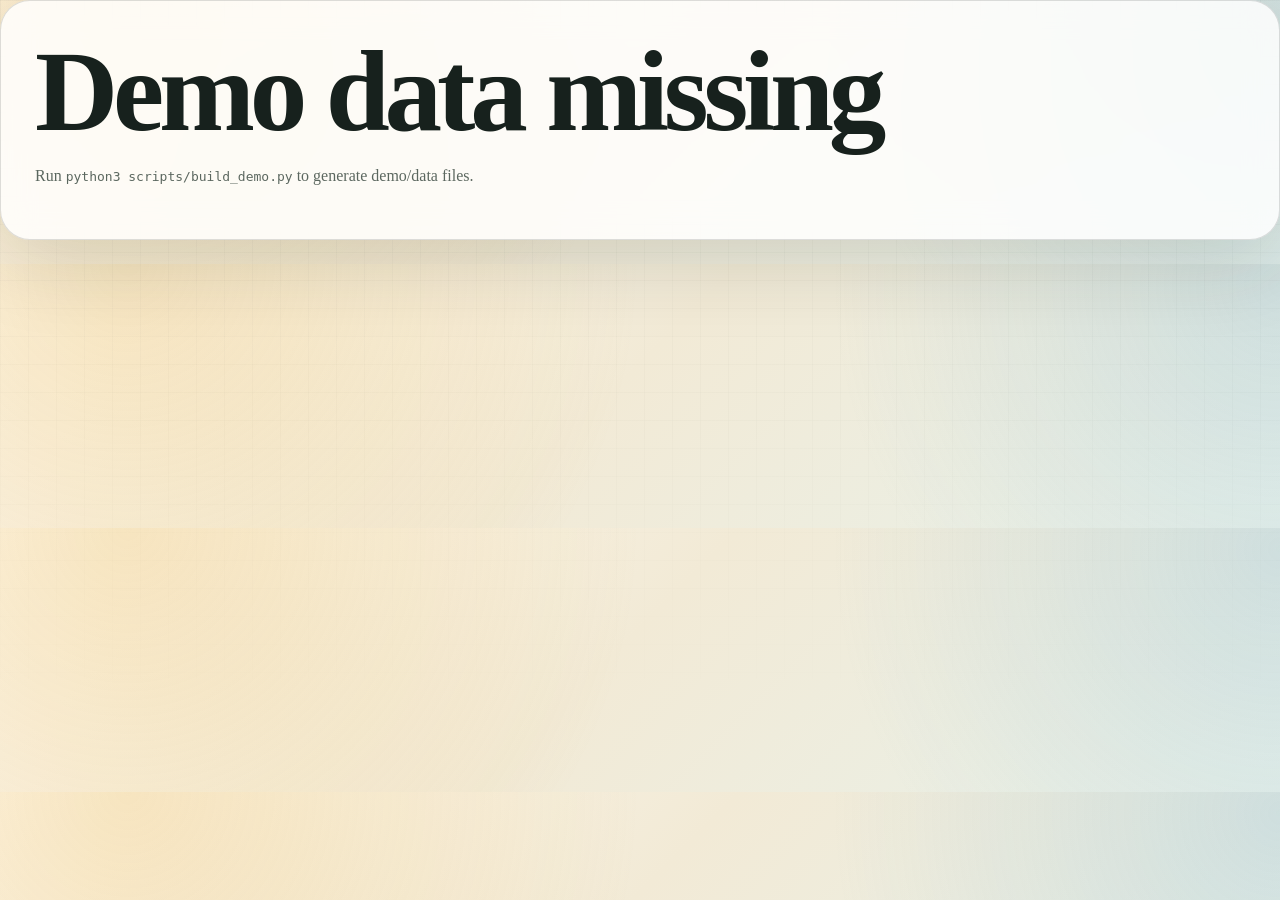
==== demo/index.html @ 4cbed744 "Add GitHub Pages demo" ====
<!doctype html>
<html lang="en">
<head>
  <meta charset="utf-8">
  <meta name="viewport" content="width=device-width, initial-scale=1">
  <title>Discharge Delay Flags Demo</title>
  <meta name="description" content="A clean GitHub Pages demo showing how synthetic hospital flow data becomes a small, actionable discharge-delay worklist.">
  <link rel="stylesheet" href="assets/demo.css">
</head>
<body>
  <header class="hero">
    <nav class="nav" aria-label="Demo navigation">
      <a href="../README.md" class="brand">Discharge Delay Flags</a>
      <a href="../docs/METRICS_AND_SIGNALS.md">Metric definitions</a>
      <a href="../sample_data/README.md">Synthetic data</a>
      <a href="https://github.com/AndrewMichael2020/discharge-delay-flags">GitHub</a>
    </nav>
    <section class="hero-grid">
      <div>
        <p class="eyebrow">Synthetic hospital operations demo</p>
        <h1>Find the few discharge-delay signals that deserve attention today.</h1>
        <p class="lede">This page turns 90 days of synthetic hospital-flow data into a small management agenda: what is delayed, how much it matters, where to look first, and what action is suggested.</p>
        <div class="hero-actions">
          <a href="#dashboard" class="button primary">Open the demo dashboard</a>
          <a href="#story" class="button ghost">See the case story</a>
        </div>
      </div>
      <aside class="hero-card">
        <span class="badge">No PHI</span>
        <h2>One large synthetic hospital</h2>
        <p>Raw encounter-level evidence is compressed into a few shift-level signals so leaders can act without mistaking normal friction for a crisis.</p>
      </aside>
    </section>
  </header>

  <main id="dashboard">
    <section class="panel intro-panel">
      <div>
        <p class="eyebrow">Choose a case</p>
        <h2>Three scenarios, one operating question</h2>
        <p>Each scenario uses the same demo structure. The balanced case is the default public story; the two stress cases show how the sentinel behaves when diagnostics access or weekend flow dominates.</p>
      </div>
      <div class="scenario-tabs" id="scenarioTabs" role="tablist" aria-label="Scenario selector"></div>
    </section>

    <section class="kpi-grid" id="kpiGrid" aria-label="Executive KPI cards"></section>

    <section id="story" class="story panel">
      <div>
        <p class="eyebrow">How to read this</p>
        <h2>From thousands of rows to a short shift huddle</h2>
      </div>
      <ol class="steps">
        <li><strong>Detect:</strong> flag stays that cross robust delay thresholds, post-ready caps, or control-chart limits.</li>
        <li><strong>Explain:</strong> attribute a likely operational delay reason such as transport, home care, diagnostics, or weekend flow.</li>
        <li><strong>Compress:</strong> group patient-level evidence into a small number of management signals per shift.</li>
        <li><strong>Act:</strong> produce a CSV-friendly worklist with owner, evidence, and recommended next step.</li>
      </ol>
    </section>

    <section class="grid-two">
      <article class="panel chart-panel">
        <div class="section-heading">
          <div>
            <p class="eyebrow">Where should we look first?</p>
            <h2>Delay reasons by recoverable bed-hours</h2>
          </div>
          <p class="hint">Impact-ranked, not volume-ranked.</p>
        </div>
        <div id="reasonChart" class="bar-chart" aria-label="Delay reason chart"></div>
      </article>

      <article class="panel chart-panel">
        <div class="section-heading">
          <div>
            <p class="eyebrow">Is this normal noise?</p>
            <h2>Control-chart view</h2>
          </div>
          <p class="hint">Dots above the red line deserve review.</p>
        </div>
        <svg id="controlChart" class="line-chart" role="img" aria-label="Daily out-of-bounds signal rate control chart"></svg>
      </article>
    </section>

    <section class="panel">
      <div class="section-heading">
        <div>
          <p class="eyebrow">Shift huddle view</p>
          <h2>Management signal groups</h2>
        </div>
        <p class="hint">Limited to the highest-priority groups for the selected scenario.</p>
      </div>
      <div class="table-wrap"><table id="worklistTable"></table></div>
    </section>

    <section class="panel">
      <div class="section-heading">
        <div>
          <p class="eyebrow">What action is suggested?</p>
          <h2>Example action worklist</h2>
        </div>
        <p class="hint">Dashboard-ready CSV rows for review and adoption tracking.</p>
      </div>
      <div class="table-wrap"><table id="actionTable"></table></div>
    </section>

    <section class="panel glossary">
      <div>
        <p class="eyebrow">Metric glossary</p>
        <h2>Plain-language definitions</h2>
        <p>These are operational KPIs and review prompts, not staff performance ratings or clinical quality judgements. Full formulas live in <a href="../docs/METRICS_AND_SIGNALS.md">docs/METRICS_AND_SIGNALS.md</a>.</p>
      </div>
      <div id="glossaryGrid" class="glossary-grid"></div>
    </section>
  </main>

  <footer class="footer">
    <p><strong>Source:</strong> curated synthetic data from <code>sample_data/</code>. No real patients, no PHI, no EHR connection.</p>
    <p>Designed for a GitHub Pages product demo. The production pathway is dashboard plus CSV first; idempotent integration can come later.</p>
  </footer>

  <script src="data/demo_bundle.js"></script>
  <script src="assets/demo.js"></script>
</body>
</html>
---- demo/assets/demo.css ----
:root {
  --ink: #17211d;
  --muted: #5b675f;
  --paper: #fffaf0;
  --panel: rgba(255, 255, 255, 0.82);
  --line: rgba(23, 33, 29, 0.14);
  --fern: #1f6f57;
  --fern-dark: #134a3b;
  --gold: #e4a933;
  --coral: #d95d39;
  --sky: #6ba6c9;
  --shadow: 0 24px 80px rgba(23, 33, 29, 0.14);
}

* { box-sizing: border-box; }
html { scroll-behavior: smooth; }
body {
  margin: 0;
  color: var(--ink);
  font-family: Georgia, "Times New Roman", serif;
  background:
    radial-gradient(circle at 10% 0%, rgba(228, 169, 51, 0.24), transparent 32rem),
    radial-gradient(circle at 100% 8%, rgba(107, 166, 201, 0.22), transparent 28rem),
    linear-gradient(135deg, #fffaf0 0%, #f2ead6 48%, #e8f1ea 100%);
}

body::before {
  content: "";
  position: fixed;
  inset: 0;
  pointer-events: none;
  background-image: linear-gradient(rgba(23, 33, 29, 0.035) 1px, transparent 1px), linear-gradient(90deg, rgba(23, 33, 29, 0.035) 1px, transparent 1px);
  background-size: 28px 28px;
  mask-image: linear-gradient(to bottom, black, transparent 80%);
}

.hero, main, .footer { position: relative; z-index: 1; }
.hero { padding: 28px min(5vw, 72px) 52px; }
.nav {
  display: flex;
  align-items: center;
  gap: 18px;
  padding: 12px 0 46px;
  font-family: "Avenir Next", "Trebuchet MS", sans-serif;
  flex-wrap: wrap;
}
.nav a { color: var(--fern-dark); text-decoration: none; font-weight: 700; }
.nav .brand { margin-right: auto; color: var(--ink); font-size: 1.05rem; letter-spacing: 0.02em; }
.hero-grid {
  display: grid;
  grid-template-columns: minmax(0, 1.25fr) minmax(280px, 0.75fr);
  gap: 32px;
  align-items: stretch;
}
.eyebrow {
  margin: 0 0 10px;
  color: var(--coral);
  font-family: "Avenir Next", "Trebuchet MS", sans-serif;
  font-size: 0.75rem;
  font-weight: 800;
  letter-spacing: 0.16em;
  text-transform: uppercase;
}
h1, h2, h3 { margin: 0; line-height: 0.98; letter-spacing: -0.045em; }
h1 { max-width: 980px; font-size: clamp(3.3rem, 9vw, 8.6rem); }
h2 { font-size: clamp(1.8rem, 4vw, 3.4rem); }
h3 { font-size: 1.35rem; }
.lede {
  max-width: 760px;
  color: var(--muted);
  font-size: clamp(1.08rem, 2vw, 1.45rem);
  line-height: 1.55;
}
.hero-actions { display: flex; gap: 14px; flex-wrap: wrap; margin-top: 28px; }
.button {
  display: inline-flex;
  align-items: center;
  justify-content: center;
  min-height: 48px;
  padding: 0 20px;
  border-radius: 999px;
  border: 1px solid var(--line);
  font-family: "Avenir Next", "Trebuchet MS", sans-serif;
  font-weight: 800;
  text-decoration: none;
}
.button.primary { background: var(--fern); color: white; box-shadow: 0 12px 28px rgba(31, 111, 87, 0.24); }
.button.ghost { color: var(--fern-dark); background: rgba(255, 255, 255, 0.55); }
.hero-card, .panel {
  background: var(--panel);
  border: 1px solid var(--line);
  border-radius: 30px;
  box-shadow: var(--shadow);
  backdrop-filter: blur(16px);
}
.hero-card { padding: 28px; display: flex; flex-direction: column; justify-content: flex-end; min-height: 360px; }
.hero-card p, .panel p, li { color: var(--muted); line-height: 1.55; }
.badge {
  width: max-content;
  padding: 8px 12px;
  border-radius: 999px;
  color: var(--fern-dark);
  background: rgba(228, 169, 51, 0.22);
  font-family: "Avenir Next", "Trebuchet MS", sans-serif;
  font-weight: 800;
}
main { padding: 0 min(5vw, 72px) 56px; }
.panel { padding: clamp(22px, 3vw, 34px); margin-bottom: 24px; }
.intro-panel, .section-heading { display: flex; align-items: end; justify-content: space-between; gap: 24px; }
.scenario-tabs { display: flex; gap: 10px; flex-wrap: wrap; justify-content: flex-end; }
.scenario-tab {
  border: 1px solid var(--line);
  background: white;
  color: var(--fern-dark);
  border-radius: 999px;
  padding: 12px 16px;
  cursor: pointer;
  font-family: "Avenir Next", "Trebuchet MS", sans-serif;
  font-weight: 800;
}
.scenario-tab.active { color: white; background: var(--fern); }
.kpi-grid {
  display: grid;
  grid-template-columns: repeat(6, minmax(0, 1fr));
  gap: 14px;
  margin-bottom: 24px;
}
.kpi-card {
  padding: 20px;
  min-height: 150px;
  background: rgba(255, 255, 255, 0.72);
  border: 1px solid var(--line);
  border-radius: 24px;
}
.kpi-value { display: block; font-size: clamp(1.65rem, 3.5vw, 3.2rem); font-weight: 900; letter-spacing: -0.055em; }
.kpi-label { display: block; margin-top: 8px; color: var(--muted); font-family: "Avenir Next", "Trebuchet MS", sans-serif; font-weight: 800; font-size: 0.86rem; }
.story .steps { display: grid; grid-template-columns: repeat(4, minmax(0, 1fr)); gap: 14px; padding: 0; margin: 24px 0 0; list-style: none; }
.steps li { padding: 18px; border-radius: 20px; background: rgba(31, 111, 87, 0.08); }
.grid-two { display: grid; grid-template-columns: minmax(0, 1.1fr) minmax(0, 0.9fr); gap: 24px; }
.hint { margin: 0; font-family: "Avenir Next", "Trebuchet MS", sans-serif; font-size: 0.92rem; }
.bar-chart { display: grid; gap: 12px; margin-top: 24px; }
.bar-row { display: grid; grid-template-columns: minmax(130px, 210px) 1fr 70px; gap: 12px; align-items: center; }
.bar-label { font-family: "Avenir Next", "Trebuchet MS", sans-serif; font-weight: 800; font-size: 0.9rem; }
.bar-track { height: 18px; background: rgba(31, 111, 87, 0.1); border-radius: 999px; overflow: hidden; }
.bar-fill { height: 100%; border-radius: inherit; background: linear-gradient(90deg, var(--fern), var(--gold)); }
.bar-value { color: var(--muted); text-align: right; font-family: "Avenir Next", "Trebuchet MS", sans-serif; font-size: 0.86rem; }
.line-chart { width: 100%; min-height: 340px; margin-top: 10px; }
.table-wrap { overflow-x: auto; margin-top: 20px; border-radius: 20px; border: 1px solid var(--line); }
table { width: 100%; border-collapse: collapse; min-width: 860px; background: rgba(255, 255, 255, 0.68); }
th, td { padding: 13px 14px; border-bottom: 1px solid var(--line); text-align: left; vertical-align: top; }
th { color: var(--fern-dark); font-family: "Avenir Next", "Trebuchet MS", sans-serif; font-size: 0.78rem; letter-spacing: 0.08em; text-transform: uppercase; }
td { color: var(--muted); font-size: 0.96rem; }
.glossary-grid { display: grid; grid-template-columns: repeat(5, minmax(0, 1fr)); gap: 12px; margin-top: 22px; }
.glossary-card { padding: 18px; border-radius: 20px; background: rgba(255, 255, 255, 0.64); border: 1px solid var(--line); }
.glossary-card strong { display: block; margin-bottom: 8px; }
.footer { padding: 34px min(5vw, 72px) 54px; color: var(--muted); font-family: "Avenir Next", "Trebuchet MS", sans-serif; }
.footer code { color: var(--ink); }

@media (max-width: 980px) {
  .hero-grid, .grid-two, .intro-panel { grid-template-columns: 1fr; display: grid; }
  .kpi-grid { grid-template-columns: repeat(2, minmax(0, 1fr)); }
  .story .steps, .glossary-grid { grid-template-columns: 1fr 1fr; }
  .scenario-tabs { justify-content: flex-start; }
}

@media (max-width: 620px) {
  .hero { padding-top: 18px; }
  h1 { font-size: clamp(3rem, 17vw, 4.6rem); }
  .kpi-grid, .story .steps, .glossary-grid { grid-template-columns: 1fr; }
  .bar-row { grid-template-columns: 1fr; gap: 6px; }
  .bar-value { text-align: left; }
}
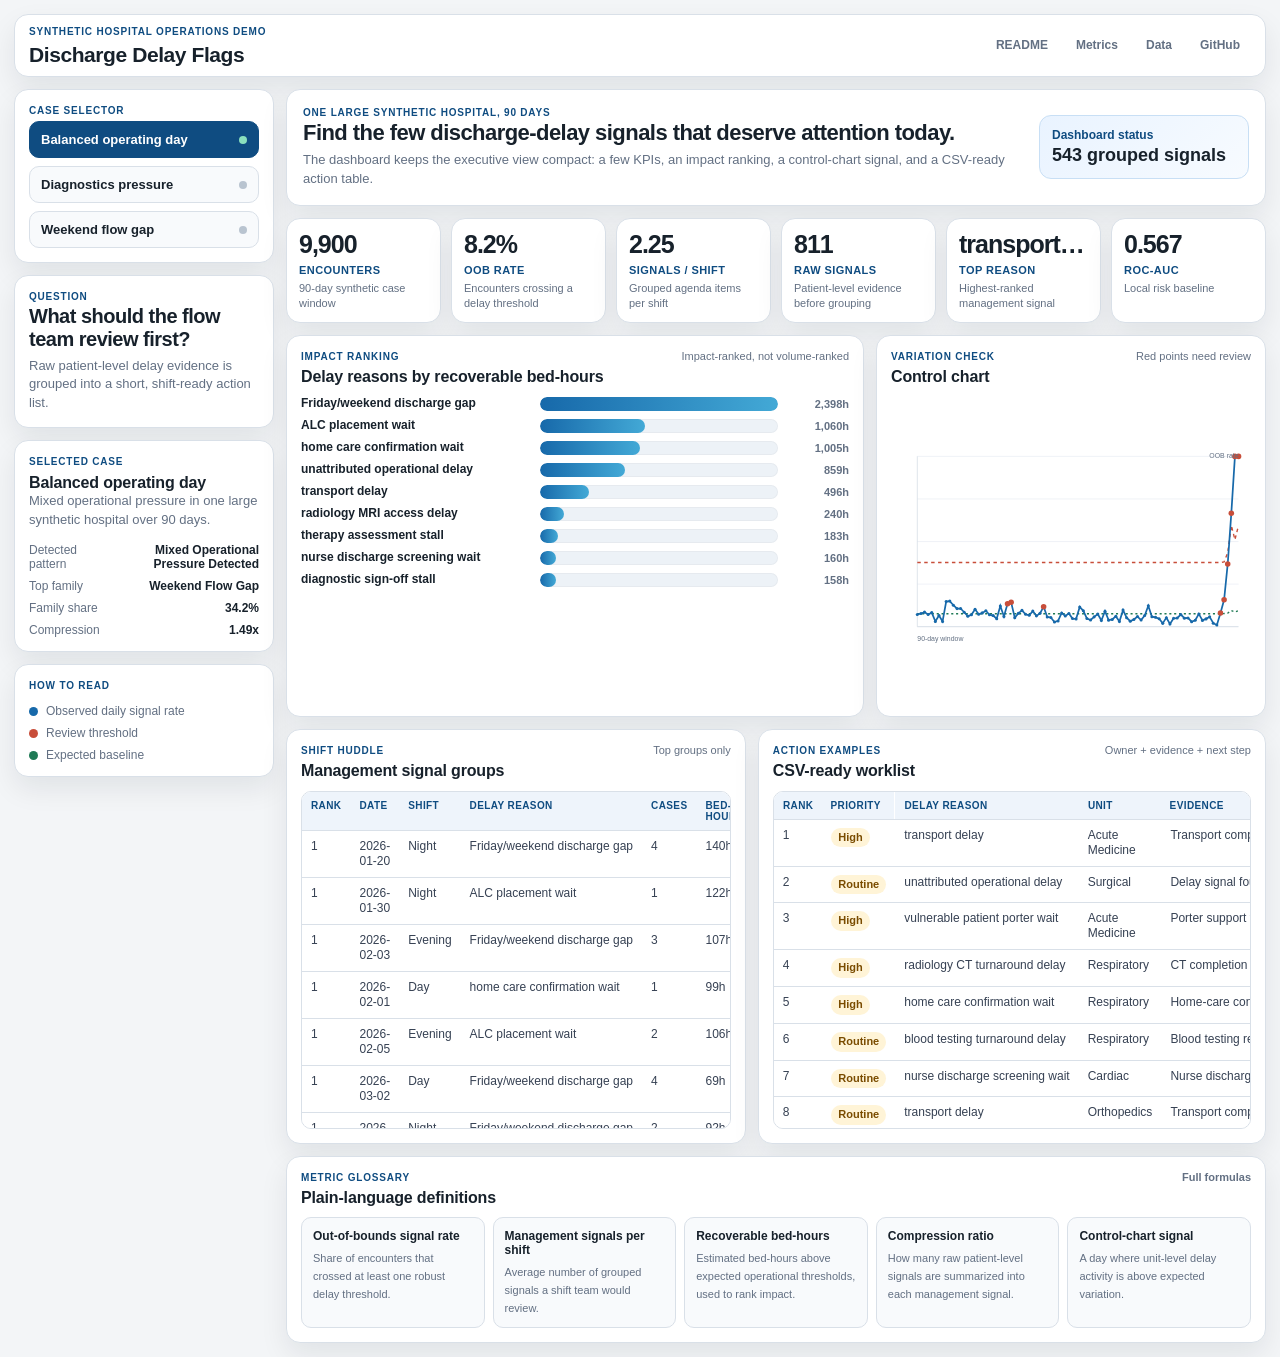
==== commit 6cc9a3fe: "Redesign demo as compact dashboard" ====
--- a/demo/index.html
+++ b/demo/index.html
@@ -4,120 +4,120 @@
   <meta charset="utf-8">
   <meta name="viewport" content="width=device-width, initial-scale=1">
   <title>Discharge Delay Flags Demo</title>
-  <meta name="description" content="A clean GitHub Pages demo showing how synthetic hospital flow data becomes a small, actionable discharge-delay worklist.">
+  <meta name="description" content="A compact GitHub Pages dashboard showing how synthetic hospital flow data becomes an actionable discharge-delay worklist.">
   <link rel="stylesheet" href="assets/demo.css">
 </head>
 <body>
-  <header class="hero">
-    <nav class="nav" aria-label="Demo navigation">
-      <a href="../README.md" class="brand">Discharge Delay Flags</a>
-      <a href="../docs/METRICS_AND_SIGNALS.md">Metric definitions</a>
-      <a href="../sample_data/README.md">Synthetic data</a>
-      <a href="https://github.com/AndrewMichael2020/discharge-delay-flags">GitHub</a>
-    </nav>
-    <section class="hero-grid">
+  <div class="app-shell">
+    <header class="topbar">
       <div>
-        <p class="eyebrow">Synthetic hospital operations demo</p>
-        <h1>Find the few discharge-delay signals that deserve attention today.</h1>
-        <p class="lede">This page turns 90 days of synthetic hospital-flow data into a small management agenda: what is delayed, how much it matters, where to look first, and what action is suggested.</p>
-        <div class="hero-actions">
-          <a href="#dashboard" class="button primary">Open the demo dashboard</a>
-          <a href="#story" class="button ghost">See the case story</a>
-        </div>
+        <p class="app-kicker">Synthetic hospital operations demo</p>
+        <h1>Discharge Delay Flags</h1>
       </div>
-      <aside class="hero-card">
-        <span class="badge">No PHI</span>
-        <h2>One large synthetic hospital</h2>
-        <p>Raw encounter-level evidence is compressed into a few shift-level signals so leaders can act without mistaking normal friction for a crisis.</p>
+      <nav class="topnav" aria-label="Demo navigation">
+        <a href="../README.md">README</a>
+        <a href="../docs/METRICS_AND_SIGNALS.md">Metrics</a>
+        <a href="../sample_data/README.md">Data</a>
+        <a href="https://github.com/AndrewMichael2020/discharge-delay-flags">GitHub</a>
+      </nav>
+    </header>
+
+    <main class="dashboard-layout">
+      <aside class="sidebar" aria-label="Dashboard filters and case notes">
+        <section class="side-card">
+          <p class="eyebrow">Case selector</p>
+          <div class="scenario-tabs" id="scenarioTabs" role="tablist" aria-label="Scenario selector"></div>
+        </section>
+
+        <section class="side-card compact-copy">
+          <p class="eyebrow">Question</p>
+          <h2>What should the flow team review first?</h2>
+          <p>Raw patient-level delay evidence is grouped into a short, shift-ready action list.</p>
+        </section>
+
+        <section class="side-card" id="scenarioSummary"></section>
+
+        <section class="side-card legend-card">
+          <p class="eyebrow">How to read</p>
+          <div class="legend-item"><span class="dot blue"></span>Observed daily signal rate</div>
+          <div class="legend-item"><span class="dot red"></span>Review threshold</div>
+          <div class="legend-item"><span class="dot green"></span>Expected baseline</div>
+        </section>
       </aside>
-    </section>
-  </header>
 
-  <main id="dashboard">
-    <section class="panel intro-panel">
-      <div>
-        <p class="eyebrow">Choose a case</p>
-        <h2>Three scenarios, one operating question</h2>
-        <p>Each scenario uses the same demo structure. The balanced case is the default public story; the two stress cases show how the sentinel behaves when diagnostics access or weekend flow dominates.</p>
-      </div>
-      <div class="scenario-tabs" id="scenarioTabs" role="tablist" aria-label="Scenario selector"></div>
-    </section>
+      <section class="content">
+        <section class="hero-strip panel">
+          <div>
+            <p class="eyebrow">One large synthetic hospital, 90 days</p>
+            <h2>Find the few discharge-delay signals that deserve attention today.</h2>
+            <p>The dashboard keeps the executive view compact: a few KPIs, an impact ranking, a control-chart signal, and a CSV-ready action table.</p>
+          </div>
+          <div class="status-pill" id="statusPill"></div>
+        </section>
 
-    <section class="kpi-grid" id="kpiGrid" aria-label="Executive KPI cards"></section>
+        <section class="kpi-grid" id="kpiGrid" aria-label="Executive KPI cards"></section>
 
-    <section id="story" class="story panel">
-      <div>
-        <p class="eyebrow">How to read this</p>
-        <h2>From thousands of rows to a short shift huddle</h2>
-      </div>
-      <ol class="steps">
-        <li><strong>Detect:</strong> flag stays that cross robust delay thresholds, post-ready caps, or control-chart limits.</li>
-        <li><strong>Explain:</strong> attribute a likely operational delay reason such as transport, home care, diagnostics, or weekend flow.</li>
-        <li><strong>Compress:</strong> group patient-level evidence into a small number of management signals per shift.</li>
-        <li><strong>Act:</strong> produce a CSV-friendly worklist with owner, evidence, and recommended next step.</li>
-      </ol>
-    </section>
+        <section class="visual-grid">
+          <article class="panel chart-tile wide">
+            <div class="tile-head">
+              <div>
+                <p class="eyebrow">Impact ranking</p>
+                <h3>Delay reasons by recoverable bed-hours</h3>
+              </div>
+              <span class="micro-note">Impact-ranked, not volume-ranked</span>
+            </div>
+            <div id="reasonChart" class="bar-chart" aria-label="Delay reason chart"></div>
+          </article>
 
-    <section class="grid-two">
-      <article class="panel chart-panel">
-        <div class="section-heading">
-          <div>
-            <p class="eyebrow">Where should we look first?</p>
-            <h2>Delay reasons by recoverable bed-hours</h2>
+          <article class="panel chart-tile">
+            <div class="tile-head">
+              <div>
+                <p class="eyebrow">Variation check</p>
+                <h3>Control chart</h3>
+              </div>
+              <span class="micro-note">Red points need review</span>
+            </div>
+            <svg id="controlChart" class="line-chart" role="img" aria-label="Daily out-of-bounds signal rate control chart"></svg>
+          </article>
+        </section>
+
+        <section class="table-grid">
+          <article class="panel table-tile">
+            <div class="tile-head">
+              <div>
+                <p class="eyebrow">Shift huddle</p>
+                <h3>Management signal groups</h3>
+              </div>
+              <span class="micro-note">Top groups only</span>
+            </div>
+            <div class="table-wrap"><table id="worklistTable"></table></div>
+          </article>
+
+          <article class="panel table-tile">
+            <div class="tile-head">
+              <div>
+                <p class="eyebrow">Action examples</p>
+                <h3>CSV-ready worklist</h3>
+              </div>
+              <span class="micro-note">Owner + evidence + next step</span>
+            </div>
+            <div class="table-wrap"><table id="actionTable"></table></div>
+          </article>
+        </section>
+
+        <section class="panel glossary-panel">
+          <div class="tile-head">
+            <div>
+              <p class="eyebrow">Metric glossary</p>
+              <h3>Plain-language definitions</h3>
+            </div>
+            <a class="small-link" href="../docs/METRICS_AND_SIGNALS.md">Full formulas</a>
           </div>
-          <p class="hint">Impact-ranked, not volume-ranked.</p>
-        </div>
-        <div id="reasonChart" class="bar-chart" aria-label="Delay reason chart"></div>
-      </article>
-
-      <article class="panel chart-panel">
-        <div class="section-heading">
-          <div>
-            <p class="eyebrow">Is this normal noise?</p>
-            <h2>Control-chart view</h2>
-          </div>
-          <p class="hint">Dots above the red line deserve review.</p>
-        </div>
-        <svg id="controlChart" class="line-chart" role="img" aria-label="Daily out-of-bounds signal rate control chart"></svg>
-      </article>
-    </section>
-
-    <section class="panel">
-      <div class="section-heading">
-        <div>
-          <p class="eyebrow">Shift huddle view</p>
-          <h2>Management signal groups</h2>
-        </div>
-        <p class="hint">Limited to the highest-priority groups for the selected scenario.</p>
-      </div>
-      <div class="table-wrap"><table id="worklistTable"></table></div>
-    </section>
-
-    <section class="panel">
-      <div class="section-heading">
-        <div>
-          <p class="eyebrow">What action is suggested?</p>
-          <h2>Example action worklist</h2>
-        </div>
-        <p class="hint">Dashboard-ready CSV rows for review and adoption tracking.</p>
-      </div>
-      <div class="table-wrap"><table id="actionTable"></table></div>
-    </section>
-
-    <section class="panel glossary">
-      <div>
-        <p class="eyebrow">Metric glossary</p>
-        <h2>Plain-language definitions</h2>
-        <p>These are operational KPIs and review prompts, not staff performance ratings or clinical quality judgements. Full formulas live in <a href="../docs/METRICS_AND_SIGNALS.md">docs/METRICS_AND_SIGNALS.md</a>.</p>
-      </div>
-      <div id="glossaryGrid" class="glossary-grid"></div>
-    </section>
-  </main>
-
-  <footer class="footer">
-    <p><strong>Source:</strong> curated synthetic data from <code>sample_data/</code>. No real patients, no PHI, no EHR connection.</p>
-    <p>Designed for a GitHub Pages product demo. The production pathway is dashboard plus CSV first; idempotent integration can come later.</p>
-  </footer>
+          <div id="glossaryGrid" class="glossary-grid"></div>
+        </section>
+      </section>
+    </main>
+  </div>
 
   <script src="data/demo_bundle.js"></script>
   <script src="assets/demo.js"></script>
--- a/demo/assets/demo.css
+++ b/demo/assets/demo.css
@@ -1,15 +1,16 @@
 :root {
-  --ink: #17211d;
-  --muted: #5b675f;
-  --paper: #fffaf0;
-  --panel: rgba(255, 255, 255, 0.82);
-  --line: rgba(23, 33, 29, 0.14);
-  --fern: #1f6f57;
-  --fern-dark: #134a3b;
-  --gold: #e4a933;
-  --coral: #d95d39;
-  --sky: #6ba6c9;
-  --shadow: 0 24px 80px rgba(23, 33, 29, 0.14);
+  --bg: #f3f5f7;
+  --surface: #ffffff;
+  --surface-2: #f8fafc;
+  --ink: #17212b;
+  --muted: #637083;
+  --line: #d9e0e8;
+  --blue: #1769aa;
+  --blue-2: #0f4c81;
+  --green: #1f7a55;
+  --amber: #d19013;
+  --red: #c84e3a;
+  --shadow: 0 12px 28px rgba(15, 23, 42, 0.08);
 }
 
 * { box-sizing: border-box; }
@@ -17,156 +18,181 @@
 body {
   margin: 0;
   color: var(--ink);
-  font-family: Georgia, "Times New Roman", serif;
-  background:
-    radial-gradient(circle at 10% 0%, rgba(228, 169, 51, 0.24), transparent 32rem),
-    radial-gradient(circle at 100% 8%, rgba(107, 166, 201, 0.22), transparent 28rem),
-    linear-gradient(135deg, #fffaf0 0%, #f2ead6 48%, #e8f1ea 100%);
+  font-family: "Aptos", "Segoe UI", "Helvetica Neue", Arial, sans-serif;
+  background: var(--bg);
 }
-
-body::before {
-  content: "";
-  position: fixed;
-  inset: 0;
-  pointer-events: none;
-  background-image: linear-gradient(rgba(23, 33, 29, 0.035) 1px, transparent 1px), linear-gradient(90deg, rgba(23, 33, 29, 0.035) 1px, transparent 1px);
-  background-size: 28px 28px;
-  mask-image: linear-gradient(to bottom, black, transparent 80%);
-}
-
-.hero, main, .footer { position: relative; z-index: 1; }
-.hero { padding: 28px min(5vw, 72px) 52px; }
-.nav {
+a { color: var(--blue-2); text-decoration: none; font-weight: 650; }
+.app-shell { max-width: 1540px; margin: 0 auto; padding: 14px; }
+.topbar {
+  min-height: 54px;
   display: flex;
   align-items: center;
-  gap: 18px;
-  padding: 12px 0 46px;
-  font-family: "Avenir Next", "Trebuchet MS", sans-serif;
-  flex-wrap: wrap;
+  justify-content: space-between;
+  gap: 16px;
+  padding: 10px 14px;
+  background: var(--surface);
+  border: 1px solid var(--line);
+  border-radius: 14px;
+  box-shadow: var(--shadow);
 }
-.nav a { color: var(--fern-dark); text-decoration: none; font-weight: 700; }
-.nav .brand { margin-right: auto; color: var(--ink); font-size: 1.05rem; letter-spacing: 0.02em; }
-.hero-grid {
-  display: grid;
-  grid-template-columns: minmax(0, 1.25fr) minmax(280px, 0.75fr);
-  gap: 32px;
-  align-items: stretch;
-}
-.eyebrow {
-  margin: 0 0 10px;
-  color: var(--coral);
-  font-family: "Avenir Next", "Trebuchet MS", sans-serif;
-  font-size: 0.75rem;
+.app-kicker, .eyebrow {
+  margin: 0 0 3px;
+  color: var(--blue-2);
+  font-size: 10px;
   font-weight: 800;
-  letter-spacing: 0.16em;
+  letter-spacing: 0.08em;
   text-transform: uppercase;
 }
-h1, h2, h3 { margin: 0; line-height: 0.98; letter-spacing: -0.045em; }
-h1 { max-width: 980px; font-size: clamp(3.3rem, 9vw, 8.6rem); }
-h2 { font-size: clamp(1.8rem, 4vw, 3.4rem); }
-h3 { font-size: 1.35rem; }
-.lede {
-  max-width: 760px;
+h1, h2, h3, p { margin-top: 0; }
+h1 { margin: 0; font-size: 21px; line-height: 1.1; letter-spacing: -0.02em; }
+h2 { margin-bottom: 6px; font-size: 22px; line-height: 1.15; letter-spacing: -0.025em; }
+h3 { margin-bottom: 0; font-size: 16px; line-height: 1.2; letter-spacing: -0.01em; }
+p { color: var(--muted); font-size: 13px; line-height: 1.45; }
+.topnav { display: flex; gap: 6px; flex-wrap: wrap; justify-content: flex-end; }
+.topnav a {
+  padding: 8px 10px;
+  border: 1px solid transparent;
+  border-radius: 9px;
   color: var(--muted);
-  font-size: clamp(1.08rem, 2vw, 1.45rem);
-  line-height: 1.55;
+  font-size: 12px;
 }
-.hero-actions { display: flex; gap: 14px; flex-wrap: wrap; margin-top: 28px; }
-.button {
-  display: inline-flex;
+.topnav a:hover { border-color: var(--line); background: var(--surface-2); color: var(--blue-2); }
+.dashboard-layout {
+  display: grid;
+  grid-template-columns: 260px minmax(0, 1fr);
+  gap: 12px;
+  margin-top: 12px;
+}
+.sidebar { display: grid; align-content: start; gap: 12px; }
+.panel, .side-card, .kpi-card {
+  background: var(--surface);
+  border: 1px solid var(--line);
+  border-radius: 14px;
+  box-shadow: var(--shadow);
+}
+.side-card { padding: 14px; }
+.compact-copy h2 { font-size: 20px; }
+.compact-copy p { margin-bottom: 0; }
+.scenario-tabs { display: grid; gap: 8px; }
+.scenario-tab {
+  width: 100%;
+  display: flex;
   align-items: center;
-  justify-content: center;
-  min-height: 48px;
-  padding: 0 20px;
-  border-radius: 999px;
+  justify-content: space-between;
+  gap: 8px;
   border: 1px solid var(--line);
-  font-family: "Avenir Next", "Trebuchet MS", sans-serif;
-  font-weight: 800;
-  text-decoration: none;
+  background: var(--surface-2);
+  color: var(--ink);
+  border-radius: 10px;
+  padding: 10px 11px;
+  cursor: pointer;
+  font: inherit;
+  font-size: 13px;
+  font-weight: 750;
+  text-align: left;
 }
-.button.primary { background: var(--fern); color: white; box-shadow: 0 12px 28px rgba(31, 111, 87, 0.24); }
-.button.ghost { color: var(--fern-dark); background: rgba(255, 255, 255, 0.55); }
-.hero-card, .panel {
-  background: var(--panel);
-  border: 1px solid var(--line);
-  border-radius: 30px;
-  box-shadow: var(--shadow);
-  backdrop-filter: blur(16px);
+.scenario-tab::after { content: ""; width: 8px; height: 8px; border-radius: 50%; background: #b9c4d0; }
+.scenario-tab.active { color: white; background: var(--blue-2); border-color: var(--blue-2); }
+.scenario-tab.active::after { background: #8be0bd; }
+.summary-list { display: grid; gap: 8px; margin: 10px 0 0; }
+.summary-row { display: flex; justify-content: space-between; gap: 10px; font-size: 12px; color: var(--muted); }
+.summary-row strong { color: var(--ink); text-align: right; }
+.legend-card { display: grid; gap: 8px; }
+.legend-item { display: flex; align-items: center; gap: 8px; color: var(--muted); font-size: 12px; }
+.dot { width: 9px; height: 9px; border-radius: 50%; display: inline-block; }
+.dot.blue { background: var(--blue); }
+.dot.red { background: var(--red); }
+.dot.green { background: var(--green); }
+.content { min-width: 0; display: grid; gap: 12px; }
+.hero-strip {
+  display: flex;
+  align-items: center;
+  justify-content: space-between;
+  gap: 18px;
+  padding: 16px;
+  min-height: 96px;
 }
-.hero-card { padding: 28px; display: flex; flex-direction: column; justify-content: flex-end; min-height: 360px; }
-.hero-card p, .panel p, li { color: var(--muted); line-height: 1.55; }
-.badge {
-  width: max-content;
-  padding: 8px 12px;
-  border-radius: 999px;
-  color: var(--fern-dark);
-  background: rgba(228, 169, 51, 0.22);
-  font-family: "Avenir Next", "Trebuchet MS", sans-serif;
-  font-weight: 800;
+.hero-strip p { max-width: 820px; margin-bottom: 0; }
+.status-pill {
+  min-width: 210px;
+  padding: 12px;
+  border-radius: 12px;
+  background: linear-gradient(135deg, #e9f3ff, #f7fbff);
+  border: 1px solid #c8dff5;
+  color: var(--blue-2);
+  font-size: 12px;
+  font-weight: 750;
 }
-main { padding: 0 min(5vw, 72px) 56px; }
-.panel { padding: clamp(22px, 3vw, 34px); margin-bottom: 24px; }
-.intro-panel, .section-heading { display: flex; align-items: end; justify-content: space-between; gap: 24px; }
-.scenario-tabs { display: flex; gap: 10px; flex-wrap: wrap; justify-content: flex-end; }
-.scenario-tab {
-  border: 1px solid var(--line);
-  background: white;
-  color: var(--fern-dark);
-  border-radius: 999px;
-  padding: 12px 16px;
-  cursor: pointer;
-  font-family: "Avenir Next", "Trebuchet MS", sans-serif;
-  font-weight: 800;
-}
-.scenario-tab.active { color: white; background: var(--fern); }
+.status-pill strong { display: block; margin-top: 3px; color: var(--ink); font-size: 18px; }
 .kpi-grid {
   display: grid;
   grid-template-columns: repeat(6, minmax(0, 1fr));
-  gap: 14px;
-  margin-bottom: 24px;
+  gap: 10px;
 }
-.kpi-card {
-  padding: 20px;
-  min-height: 150px;
-  background: rgba(255, 255, 255, 0.72);
-  border: 1px solid var(--line);
-  border-radius: 24px;
+.kpi-card { min-height: 90px; padding: 12px; }
+.kpi-value {
+  display: block;
+  color: var(--ink);
+  font-size: 25px;
+  font-weight: 800;
+  line-height: 1.05;
+  letter-spacing: -0.04em;
+  white-space: nowrap;
+  overflow: hidden;
+  text-overflow: ellipsis;
 }
-.kpi-value { display: block; font-size: clamp(1.65rem, 3.5vw, 3.2rem); font-weight: 900; letter-spacing: -0.055em; }
-.kpi-label { display: block; margin-top: 8px; color: var(--muted); font-family: "Avenir Next", "Trebuchet MS", sans-serif; font-weight: 800; font-size: 0.86rem; }
-.story .steps { display: grid; grid-template-columns: repeat(4, minmax(0, 1fr)); gap: 14px; padding: 0; margin: 24px 0 0; list-style: none; }
-.steps li { padding: 18px; border-radius: 20px; background: rgba(31, 111, 87, 0.08); }
-.grid-two { display: grid; grid-template-columns: minmax(0, 1.1fr) minmax(0, 0.9fr); gap: 24px; }
-.hint { margin: 0; font-family: "Avenir Next", "Trebuchet MS", sans-serif; font-size: 0.92rem; }
-.bar-chart { display: grid; gap: 12px; margin-top: 24px; }
-.bar-row { display: grid; grid-template-columns: minmax(130px, 210px) 1fr 70px; gap: 12px; align-items: center; }
-.bar-label { font-family: "Avenir Next", "Trebuchet MS", sans-serif; font-weight: 800; font-size: 0.9rem; }
-.bar-track { height: 18px; background: rgba(31, 111, 87, 0.1); border-radius: 999px; overflow: hidden; }
-.bar-fill { height: 100%; border-radius: inherit; background: linear-gradient(90deg, var(--fern), var(--gold)); }
-.bar-value { color: var(--muted); text-align: right; font-family: "Avenir Next", "Trebuchet MS", sans-serif; font-size: 0.86rem; }
-.line-chart { width: 100%; min-height: 340px; margin-top: 10px; }
-.table-wrap { overflow-x: auto; margin-top: 20px; border-radius: 20px; border: 1px solid var(--line); }
-table { width: 100%; border-collapse: collapse; min-width: 860px; background: rgba(255, 255, 255, 0.68); }
-th, td { padding: 13px 14px; border-bottom: 1px solid var(--line); text-align: left; vertical-align: top; }
-th { color: var(--fern-dark); font-family: "Avenir Next", "Trebuchet MS", sans-serif; font-size: 0.78rem; letter-spacing: 0.08em; text-transform: uppercase; }
-td { color: var(--muted); font-size: 0.96rem; }
-.glossary-grid { display: grid; grid-template-columns: repeat(5, minmax(0, 1fr)); gap: 12px; margin-top: 22px; }
-.glossary-card { padding: 18px; border-radius: 20px; background: rgba(255, 255, 255, 0.64); border: 1px solid var(--line); }
-.glossary-card strong { display: block; margin-bottom: 8px; }
-.footer { padding: 34px min(5vw, 72px) 54px; color: var(--muted); font-family: "Avenir Next", "Trebuchet MS", sans-serif; }
-.footer code { color: var(--ink); }
+.kpi-label { display: block; margin-top: 7px; color: var(--blue-2); font-size: 11px; font-weight: 800; text-transform: uppercase; letter-spacing: 0.04em; }
+.kpi-card p { margin: 5px 0 0; font-size: 11px; line-height: 1.3; }
+.visual-grid { display: grid; grid-template-columns: minmax(0, 1.2fr) minmax(390px, 0.8fr); gap: 12px; }
+.table-grid { display: grid; grid-template-columns: minmax(0, 0.95fr) minmax(0, 1.05fr); gap: 12px; }
+.chart-tile, .table-tile, .glossary-panel { padding: 14px; min-width: 0; }
+.chart-tile { min-height: 382px; }
+.tile-head { display: flex; align-items: start; justify-content: space-between; gap: 14px; margin-bottom: 10px; }
+.micro-note, .small-link {
+  color: var(--muted);
+  font-size: 11px;
+  white-space: nowrap;
+}
+.bar-chart { display: grid; gap: 8px; margin-top: 8px; }
+.bar-row { display: grid; grid-template-columns: minmax(150px, 230px) minmax(0, 1fr) 62px; gap: 9px; align-items: center; }
+.bar-label { color: var(--ink); font-size: 12px; font-weight: 750; line-height: 1.15; }
+.bar-track { height: 14px; background: #edf2f7; border-radius: 999px; overflow: hidden; box-shadow: inset 0 0 0 1px rgba(0,0,0,0.03); }
+.bar-fill { height: 100%; border-radius: inherit; background: linear-gradient(90deg, var(--blue), #43a9d6); }
+.bar-value { color: var(--muted); text-align: right; font-size: 11px; font-weight: 700; }
+.line-chart { width: 100%; height: 296px; display: block; }
+.table-wrap { overflow: auto; max-height: 338px; border: 1px solid var(--line); border-radius: 10px; }
+table { width: 100%; border-collapse: collapse; background: var(--surface); font-size: 12px; }
+th, td { padding: 8px 9px; border-bottom: 1px solid var(--line); text-align: left; vertical-align: top; }
+th { position: sticky; top: 0; z-index: 1; background: #eef4fb; color: var(--blue-2); font-size: 10px; letter-spacing: 0.04em; text-transform: uppercase; }
+td { color: #364153; line-height: 1.25; }
+td.truncate { max-width: 260px; overflow: hidden; text-overflow: ellipsis; white-space: nowrap; }
+.priority-pill { display: inline-block; padding: 3px 7px; border-radius: 999px; background: #fff4d7; color: #7a4c00; font-size: 11px; font-weight: 750; }
+.glossary-grid { display: grid; grid-template-columns: repeat(5, minmax(0, 1fr)); gap: 8px; }
+.glossary-card { padding: 11px; border-radius: 10px; background: var(--surface-2); border: 1px solid var(--line); }
+.glossary-card strong { display: block; margin-bottom: 5px; color: var(--ink); font-size: 12px; }
+.glossary-card span { color: var(--muted); font-size: 11px; line-height: 1.35; }
 
-@media (max-width: 980px) {
-  .hero-grid, .grid-two, .intro-panel { grid-template-columns: 1fr; display: grid; }
-  .kpi-grid { grid-template-columns: repeat(2, minmax(0, 1fr)); }
-  .story .steps, .glossary-grid { grid-template-columns: 1fr 1fr; }
-  .scenario-tabs { justify-content: flex-start; }
+@media (max-width: 1120px) {
+  .dashboard-layout { grid-template-columns: 1fr; }
+  .sidebar { grid-template-columns: repeat(2, minmax(0, 1fr)); }
+  .scenario-tabs { grid-template-columns: repeat(3, minmax(0, 1fr)); }
+  .visual-grid, .table-grid { grid-template-columns: 1fr; }
+  .kpi-grid { grid-template-columns: repeat(3, minmax(0, 1fr)); }
 }
 
-@media (max-width: 620px) {
-  .hero { padding-top: 18px; }
-  h1 { font-size: clamp(3rem, 17vw, 4.6rem); }
-  .kpi-grid, .story .steps, .glossary-grid { grid-template-columns: 1fr; }
-  .bar-row { grid-template-columns: 1fr; gap: 6px; }
-  .bar-value { text-align: left; }
+@media (max-width: 720px) {
+  .app-shell { padding: 8px; }
+  .topbar, .hero-strip { align-items: stretch; flex-direction: column; }
+  .topnav { justify-content: flex-start; }
+  .sidebar { grid-template-columns: 1fr; }
+  .scenario-tabs { grid-template-columns: 1fr; }
+  .kpi-grid, .glossary-grid { grid-template-columns: repeat(2, minmax(0, 1fr)); }
+  .bar-row { grid-template-columns: 1fr 1fr; }
+  .bar-track { grid-column: 1 / -1; }
+  .status-pill { min-width: 0; }
 }
+
+@media (max-width: 460px) {
+  .kpi-grid, .glossary-grid { grid-template-columns: 1fr; }
+  h2 { font-size: 19px; }
+}
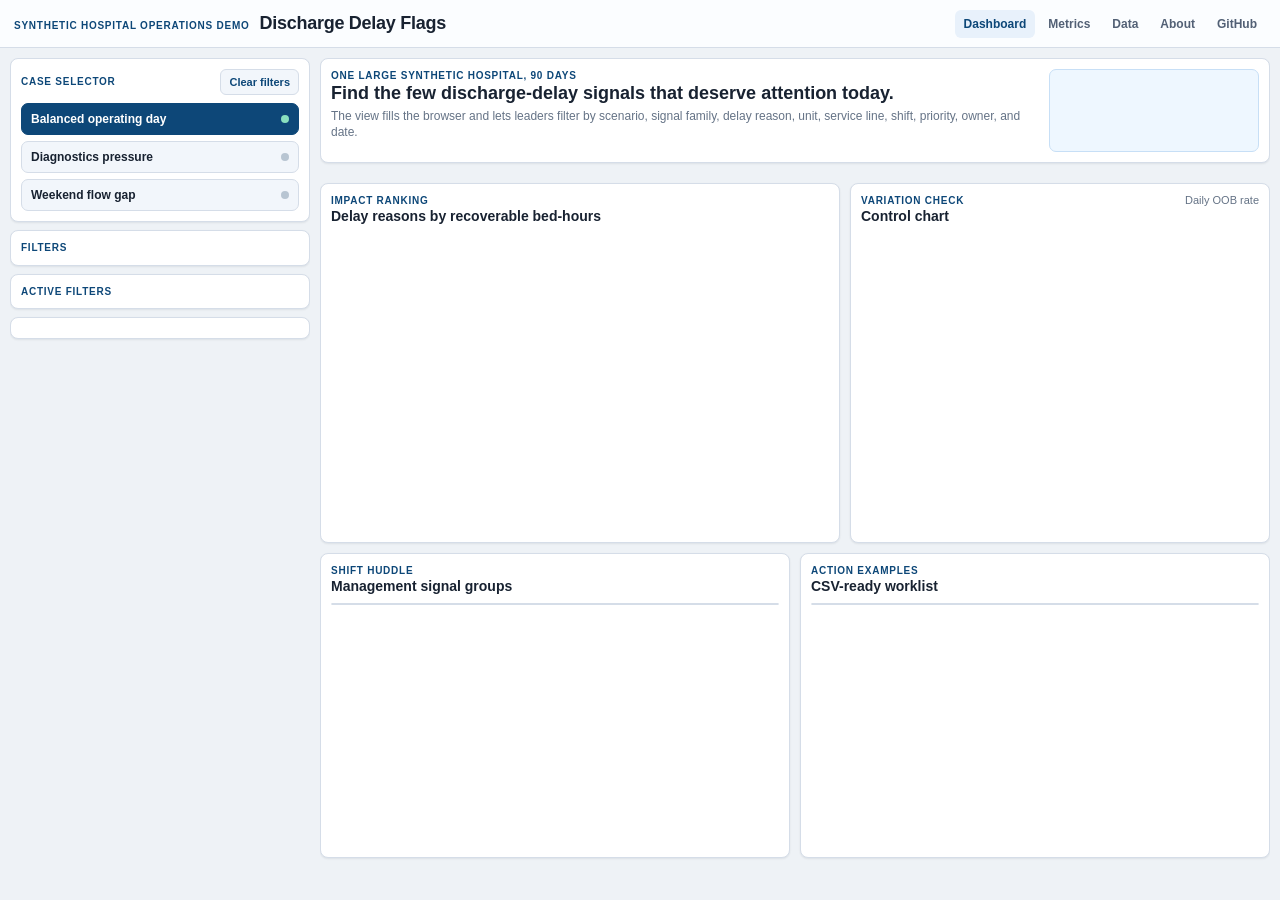
==== commit f2de0d51: "Add full-browser filtered demo" ====
--- a/demo/index.html
+++ b/demo/index.html
@@ -4,122 +4,38 @@
   <meta charset="utf-8">
   <meta name="viewport" content="width=device-width, initial-scale=1">
   <title>Discharge Delay Flags Demo</title>
-  <meta name="description" content="A compact GitHub Pages dashboard showing how synthetic hospital flow data becomes an actionable discharge-delay worklist.">
-  <link rel="stylesheet" href="assets/demo.css">
+  <meta name="description" content="A full-browser GitHub Pages dashboard showing how synthetic hospital flow data becomes an actionable discharge-delay worklist.">
+  <style>html,body{margin:0;width:100%;min-height:100%;font-family:Aptos,Segoe UI,Arial,sans-serif;background:#eef2f6;color:#182231}h1{font-size:18px;margin:0}.app-shell{width:100vw;min-height:100vh}</style>
+  <link rel="stylesheet" href="assets/demo.css?v=20260704-ods-v2">
 </head>
 <body>
   <div class="app-shell">
     <header class="topbar">
-      <div>
-        <p class="app-kicker">Synthetic hospital operations demo</p>
-        <h1>Discharge Delay Flags</h1>
-      </div>
+      <div class="brandline"><p class="app-kicker">Synthetic hospital operations demo</p><h1>Discharge Delay Flags</h1></div>
       <nav class="topnav" aria-label="Demo navigation">
-        <a href="../README.md">README</a>
-        <a href="../docs/METRICS_AND_SIGNALS.md">Metrics</a>
-        <a href="../sample_data/README.md">Data</a>
+        <a class="active" href="index.html">Dashboard</a>
+        <a href="metrics.html">Metrics</a>
+        <a href="data.html">Data</a>
+        <a href="about.html">About</a>
         <a href="https://github.com/AndrewMichael2020/discharge-delay-flags">GitHub</a>
       </nav>
     </header>
-
     <main class="dashboard-layout">
-      <aside class="sidebar" aria-label="Dashboard filters and case notes">
-        <section class="side-card">
-          <p class="eyebrow">Case selector</p>
-          <div class="scenario-tabs" id="scenarioTabs" role="tablist" aria-label="Scenario selector"></div>
-        </section>
-
-        <section class="side-card compact-copy">
-          <p class="eyebrow">Question</p>
-          <h2>What should the flow team review first?</h2>
-          <p>Raw patient-level delay evidence is grouped into a short, shift-ready action list.</p>
-        </section>
-
+      <aside class="sidebar" aria-label="Dashboard filters">
+        <section class="side-card"><div class="side-head"><p class="eyebrow">Case selector</p><button class="clear-btn" id="clearFilters">Clear filters</button></div><div class="scenario-tabs" id="scenarioTabs" role="tablist"></div></section>
+        <section class="side-card"><p class="eyebrow">Filters</p><div class="filter-grid" id="filterGrid"></div></section>
+        <section class="side-card"><p class="eyebrow">Active filters</p><div class="active-chips" id="activeChips"></div></section>
         <section class="side-card" id="scenarioSummary"></section>
-
-        <section class="side-card legend-card">
-          <p class="eyebrow">How to read</p>
-          <div class="legend-item"><span class="dot blue"></span>Observed daily signal rate</div>
-          <div class="legend-item"><span class="dot red"></span>Review threshold</div>
-          <div class="legend-item"><span class="dot green"></span>Expected baseline</div>
-        </section>
       </aside>
-
       <section class="content">
-        <section class="hero-strip panel">
-          <div>
-            <p class="eyebrow">One large synthetic hospital, 90 days</p>
-            <h2>Find the few discharge-delay signals that deserve attention today.</h2>
-            <p>The dashboard keeps the executive view compact: a few KPIs, an impact ranking, a control-chart signal, and a CSV-ready action table.</p>
-          </div>
-          <div class="status-pill" id="statusPill"></div>
-        </section>
-
+        <section class="hero-strip panel"><div><p class="eyebrow">One large synthetic hospital, 90 days</p><h2>Find the few discharge-delay signals that deserve attention today.</h2><p>The view fills the browser and lets leaders filter by scenario, signal family, delay reason, unit, service line, shift, priority, owner, and date.</p></div><div class="status-pill" id="statusPill"></div></section>
         <section class="kpi-grid" id="kpiGrid" aria-label="Executive KPI cards"></section>
-
-        <section class="visual-grid">
-          <article class="panel chart-tile wide">
-            <div class="tile-head">
-              <div>
-                <p class="eyebrow">Impact ranking</p>
-                <h3>Delay reasons by recoverable bed-hours</h3>
-              </div>
-              <span class="micro-note">Impact-ranked, not volume-ranked</span>
-            </div>
-            <div id="reasonChart" class="bar-chart" aria-label="Delay reason chart"></div>
-          </article>
-
-          <article class="panel chart-tile">
-            <div class="tile-head">
-              <div>
-                <p class="eyebrow">Variation check</p>
-                <h3>Control chart</h3>
-              </div>
-              <span class="micro-note">Red points need review</span>
-            </div>
-            <svg id="controlChart" class="line-chart" role="img" aria-label="Daily out-of-bounds signal rate control chart"></svg>
-          </article>
-        </section>
-
-        <section class="table-grid">
-          <article class="panel table-tile">
-            <div class="tile-head">
-              <div>
-                <p class="eyebrow">Shift huddle</p>
-                <h3>Management signal groups</h3>
-              </div>
-              <span class="micro-note">Top groups only</span>
-            </div>
-            <div class="table-wrap"><table id="worklistTable"></table></div>
-          </article>
-
-          <article class="panel table-tile">
-            <div class="tile-head">
-              <div>
-                <p class="eyebrow">Action examples</p>
-                <h3>CSV-ready worklist</h3>
-              </div>
-              <span class="micro-note">Owner + evidence + next step</span>
-            </div>
-            <div class="table-wrap"><table id="actionTable"></table></div>
-          </article>
-        </section>
-
-        <section class="panel glossary-panel">
-          <div class="tile-head">
-            <div>
-              <p class="eyebrow">Metric glossary</p>
-              <h3>Plain-language definitions</h3>
-            </div>
-            <a class="small-link" href="../docs/METRICS_AND_SIGNALS.md">Full formulas</a>
-          </div>
-          <div id="glossaryGrid" class="glossary-grid"></div>
-        </section>
+        <section class="visual-grid"><article class="panel chart-tile"><div class="tile-head"><div><p class="eyebrow">Impact ranking</p><h3>Delay reasons by recoverable bed-hours</h3></div><span class="micro-note" id="reasonCount"></span></div><div id="reasonChart" class="bar-chart"></div></article><article class="panel chart-tile"><div class="tile-head"><div><p class="eyebrow">Variation check</p><h3>Control chart</h3></div><span class="micro-note">Daily OOB rate</span></div><svg id="controlChart" class="line-chart" role="img"></svg></article></section>
+        <section class="table-grid"><article class="panel table-tile"><div class="tile-head"><div><p class="eyebrow">Shift huddle</p><h3>Management signal groups</h3></div><span class="micro-note" id="worklistCount"></span></div><div class="table-wrap"><table id="worklistTable"></table></div></article><article class="panel table-tile"><div class="tile-head"><div><p class="eyebrow">Action examples</p><h3>CSV-ready worklist</h3></div><span class="micro-note" id="actionCount"></span></div><div class="table-wrap"><table id="actionTable"></table></div></article></section>
       </section>
     </main>
   </div>
-
-  <script src="data/demo_bundle.js"></script>
-  <script src="assets/demo.js"></script>
+  <script src="data/demo_bundle.js?v=20260704-ods-v2"></script>
+  <script src="assets/demo.js?v=20260704-ods-v2"></script>
 </body>
 </html>
--- a/demo/assets/demo.css
+++ b/demo/assets/demo.css
@@ -1,198 +1,124 @@
 :root {
-  --bg: #f3f5f7;
+  --bg: #eef2f6;
+  --canvas: #f7f9fb;
   --surface: #ffffff;
-  --surface-2: #f8fafc;
-  --ink: #17212b;
-  --muted: #637083;
-  --line: #d9e0e8;
-  --blue: #1769aa;
-  --blue-2: #0f4c81;
-  --green: #1f7a55;
-  --amber: #d19013;
+  --surface-2: #f2f6fb;
+  --ink: #182231;
+  --muted: #657386;
+  --line: #d5dde8;
+  --blue: #1565a9;
+  --blue-2: #0d4778;
+  --teal: #14866d;
+  --amber: #d08a00;
   --red: #c84e3a;
-  --shadow: 0 12px 28px rgba(15, 23, 42, 0.08);
+  --shadow: 0 1px 2px rgba(15, 23, 42, 0.08);
 }
-
 * { box-sizing: border-box; }
-html { scroll-behavior: smooth; }
+html, body { width: 100%; min-height: 100%; margin: 0; }
 body {
-  margin: 0;
   color: var(--ink);
   font-family: "Aptos", "Segoe UI", "Helvetica Neue", Arial, sans-serif;
   background: var(--bg);
+  overflow-x: hidden;
 }
-a { color: var(--blue-2); text-decoration: none; font-weight: 650; }
-.app-shell { max-width: 1540px; margin: 0 auto; padding: 14px; }
+a { color: var(--blue-2); font-weight: 650; text-decoration: none; }
+.app-shell { width: 100vw; min-height: 100vh; display: grid; grid-template-rows: 48px minmax(0, 1fr); }
 .topbar {
-  min-height: 54px;
-  display: flex;
-  align-items: center;
-  justify-content: space-between;
-  gap: 16px;
-  padding: 10px 14px;
-  background: var(--surface);
-  border: 1px solid var(--line);
-  border-radius: 14px;
-  box-shadow: var(--shadow);
+  position: sticky; top: 0; z-index: 20;
+  display: flex; align-items: center; justify-content: space-between; gap: 16px;
+  padding: 7px 14px;
+  background: #fbfdff;
+  border-bottom: 1px solid var(--line);
 }
-.app-kicker, .eyebrow {
-  margin: 0 0 3px;
-  color: var(--blue-2);
-  font-size: 10px;
-  font-weight: 800;
-  letter-spacing: 0.08em;
-  text-transform: uppercase;
+.brandline { display: flex; align-items: baseline; gap: 10px; min-width: 0; }
+.app-kicker, .eyebrow { margin: 0; color: var(--blue-2); font-size: 10px; font-weight: 800; letter-spacing: .075em; text-transform: uppercase; }
+h1, h2, h3, p { margin-top: 0; }
+h1 { margin: 0; font-size: 18px; line-height: 1.1; letter-spacing: -.015em; white-space: nowrap; }
+h2 { margin: 0 0 4px; font-size: 18px; line-height: 1.18; }
+h3 { margin: 0; font-size: 14px; line-height: 1.2; }
+p { color: var(--muted); font-size: 12px; line-height: 1.35; }
+.topnav { display: flex; align-items: center; gap: 4px; flex-wrap: wrap; justify-content: flex-end; }
+.topnav a { padding: 7px 9px; border-radius: 6px; color: #526075; font-size: 12px; }
+.topnav a.active, .topnav a:hover { color: var(--blue-2); background: #e8f1fb; }
+.dashboard-layout { min-height: 0; display: grid; grid-template-columns: 300px minmax(0, 1fr); gap: 10px; padding: 10px; }
+.sidebar { min-height: 0; overflow: auto; display: grid; align-content: start; gap: 8px; }
+.content { min-width: 0; min-height: 0; overflow: auto; display: grid; align-content: start; gap: 10px; }
+.panel, .side-card, .kpi-card { background: var(--surface); border: 1px solid var(--line); border-radius: 8px; box-shadow: var(--shadow); }
+.side-card { padding: 10px; }
+.side-head { display: flex; justify-content: space-between; align-items: center; gap: 8px; margin-bottom: 8px; }
+.clear-btn { border: 1px solid var(--line); background: var(--surface-2); color: var(--blue-2); border-radius: 6px; padding: 6px 8px; font: inherit; font-size: 11px; font-weight: 750; cursor: pointer; }
+.scenario-tabs { display: grid; gap: 6px; }
+.scenario-tab { width: 100%; display: flex; align-items: center; justify-content: space-between; gap: 8px; border: 1px solid var(--line); background: var(--surface-2); color: var(--ink); border-radius: 7px; padding: 8px 9px; cursor: pointer; font: inherit; font-size: 12px; font-weight: 750; text-align: left; }
+.scenario-tab::after { content: ""; width: 8px; height: 8px; border-radius: 50%; background: #b8c5d2; }
+.scenario-tab.active { color: white; background: var(--blue-2); border-color: var(--blue-2); }
+.scenario-tab.active::after { background: #89e0bf; }
+.filter-grid { display: grid; gap: 8px; }
+.filter-field { display: grid; gap: 4px; }
+.filter-field label { color: #2f4056; font-size: 11px; font-weight: 800; }
+.filter-field select, .filter-field input { width: 100%; height: 31px; border: 1px solid var(--line); border-radius: 6px; background: white; color: var(--ink); padding: 0 8px; font: inherit; font-size: 12px; }
+.check-row { display: flex; gap: 7px; align-items: center; color: #34465c; font-size: 12px; }
+.check-row input { width: 14px; height: 14px; }
+.active-chips { display: flex; flex-wrap: wrap; gap: 5px; }
+.chip { display: inline-flex; align-items: center; gap: 4px; max-width: 100%; padding: 4px 7px; border-radius: 999px; background: #e8f1fb; color: var(--blue-2); font-size: 11px; font-weight: 750; }
+.summary-list { display: grid; gap: 6px; }
+.summary-row { display: flex; justify-content: space-between; gap: 10px; color: var(--muted); font-size: 12px; }
+.summary-row strong { color: var(--ink); text-align: right; }
+.hero-strip { display: grid; grid-template-columns: minmax(0, 1fr) 210px; gap: 10px; align-items: stretch; padding: 10px; min-height: 74px; }
+.status-pill { padding: 9px; border-radius: 7px; background: #eef7ff; border: 1px solid #c7dff6; color: var(--blue-2); font-size: 11px; font-weight: 750; }
+.status-pill strong { display: block; margin-top: 3px; color: var(--ink); font-size: 17px; }
+.kpi-grid { display: grid; grid-template-columns: repeat(8, minmax(0, 1fr)); gap: 8px; }
+.kpi-card { min-height: 78px; padding: 10px; }
+.kpi-value { display: block; color: var(--ink); font-size: 22px; font-weight: 800; line-height: 1.05; letter-spacing: -.035em; white-space: nowrap; overflow: hidden; text-overflow: ellipsis; }
+.kpi-label { display: block; margin-top: 6px; color: var(--blue-2); font-size: 10px; font-weight: 800; letter-spacing: .045em; text-transform: uppercase; }
+.kpi-card p { margin: 4px 0 0; font-size: 10.5px; }
+.visual-grid { display: grid; grid-template-columns: minmax(0, 1.3fr) minmax(420px, .7fr); gap: 10px; }
+.table-grid { display: grid; grid-template-columns: minmax(0, 1fr) minmax(0, 1fr); gap: 10px; }
+.chart-tile, .table-tile, .glossary-panel { min-width: 0; padding: 10px; }
+.chart-tile { min-height: calc((100vh - 238px) * .54); }
+.table-tile { min-height: calc((100vh - 238px) * .46); }
+.tile-head { display: flex; align-items: start; justify-content: space-between; gap: 10px; margin-bottom: 8px; }
+.micro-note, .small-link { color: var(--muted); font-size: 11px; white-space: nowrap; }
+.bar-chart { display: grid; gap: 6px; margin-top: 5px; }
+.bar-row { display: grid; grid-template-columns: minmax(140px, 220px) minmax(0, 1fr) 58px; gap: 8px; align-items: center; }
+.bar-label { color: var(--ink); font-size: 11.5px; font-weight: 750; line-height: 1.1; }
+.bar-track { height: 12px; background: #edf2f7; border-radius: 999px; overflow: hidden; box-shadow: inset 0 0 0 1px rgba(0,0,0,.03); }
+.bar-fill { height: 100%; border-radius: inherit; background: linear-gradient(90deg, var(--blue), #37a0cf); }
+.bar-value { color: var(--muted); text-align: right; font-size: 10.5px; font-weight: 700; }
+.line-chart { width: 100%; height: min(34vh, 300px); min-height: 210px; display: block; }
+.table-wrap { overflow: auto; max-height: min(36vh, 360px); border: 1px solid var(--line); border-radius: 7px; }
+table { width: 100%; border-collapse: collapse; background: var(--surface); font-size: 11.5px; table-layout: fixed; }
+th, td { padding: 7px 8px; border-bottom: 1px solid var(--line); text-align: left; vertical-align: top; }
+th { position: sticky; top: 0; z-index: 1; background: #eaf1f9; color: var(--blue-2); font-size: 9.8px; letter-spacing: .04em; text-transform: uppercase; }
+td { color: #354257; line-height: 1.25; }
+.truncate { overflow: hidden; text-overflow: ellipsis; white-space: nowrap; }
+.priority-pill { display: inline-block; padding: 2px 6px; border-radius: 999px; background: #fff3d2; color: #784800; font-size: 10.5px; font-weight: 800; }
+.docs-layout { width: 100vw; min-height: calc(100vh - 48px); padding: 14px; overflow: auto; }
+.docs-grid { display: grid; grid-template-columns: 260px minmax(0, 1fr); gap: 12px; max-width: 1600px; margin: 0 auto; }
+.docs-nav { position: sticky; top: 62px; align-self: start; display: grid; gap: 8px; padding: 10px; }
+.docs-card { padding: 14px; margin-bottom: 12px; }
+.docs-card h2 { font-size: 20px; }
+.docs-table { table-layout: auto; }
+.formula { display: block; padding: 10px; border-radius: 7px; background: #111827; color: #e5f2ff; font-family: "SFMono-Regular", Consolas, monospace; font-size: 12px; overflow-x: auto; }
+.glossary-grid, .metric-card-grid { display: grid; grid-template-columns: repeat(4, minmax(0, 1fr)); gap: 8px; }
+.glossary-card, .metric-card { padding: 10px; border: 1px solid var(--line); border-radius: 7px; background: var(--surface-2); }
+.glossary-card strong, .metric-card strong { display: block; margin-bottom: 5px; color: var(--ink); font-size: 12px; }
+.glossary-card span, .metric-card span { color: var(--muted); font-size: 11px; line-height: 1.35; }
+@media (max-width: 1180px) {
+  .dashboard-layout, .docs-grid { grid-template-columns: 1fr; }
+  .sidebar { grid-template-columns: repeat(2, minmax(0, 1fr)); }
+  .visual-grid, .table-grid { grid-template-columns: 1fr; }
+  .kpi-grid { grid-template-columns: repeat(4, minmax(0, 1fr)); }
+  .docs-nav { position: static; }
 }
-h1, h2, h3, p { margin-top: 0; }
-h1 { margin: 0; font-size: 21px; line-height: 1.1; letter-spacing: -0.02em; }
-h2 { margin-bottom: 6px; font-size: 22px; line-height: 1.15; letter-spacing: -0.025em; }
-h3 { margin-bottom: 0; font-size: 16px; line-height: 1.2; letter-spacing: -0.01em; }
-p { color: var(--muted); font-size: 13px; line-height: 1.45; }
-.topnav { display: flex; gap: 6px; flex-wrap: wrap; justify-content: flex-end; }
-.topnav a {
-  padding: 8px 10px;
-  border: 1px solid transparent;
-  border-radius: 9px;
-  color: var(--muted);
-  font-size: 12px;
+@media (max-width: 760px) {
+  .app-shell { grid-template-rows: auto minmax(0, 1fr); }
+  .topbar, .brandline, .hero-strip { display: grid; grid-template-columns: 1fr; align-items: start; }
+  .sidebar { grid-template-columns: 1fr; }
+  .kpi-grid, .glossary-grid, .metric-card-grid { grid-template-columns: repeat(2, minmax(0, 1fr)); }
+  .visual-grid { grid-template-columns: 1fr; }
+  .bar-row { grid-template-columns: 1fr 60px; }
+  .bar-track { grid-column: 1 / -1; }
 }
-.topnav a:hover { border-color: var(--line); background: var(--surface-2); color: var(--blue-2); }
-.dashboard-layout {
-  display: grid;
-  grid-template-columns: 260px minmax(0, 1fr);
-  gap: 12px;
-  margin-top: 12px;
+@media (max-width: 460px) {
+  .kpi-grid, .glossary-grid, .metric-card-grid { grid-template-columns: 1fr; }
 }
-.sidebar { display: grid; align-content: start; gap: 12px; }
-.panel, .side-card, .kpi-card {
-  background: var(--surface);
-  border: 1px solid var(--line);
-  border-radius: 14px;
-  box-shadow: var(--shadow);
-}
-.side-card { padding: 14px; }
-.compact-copy h2 { font-size: 20px; }
-.compact-copy p { margin-bottom: 0; }
-.scenario-tabs { display: grid; gap: 8px; }
-.scenario-tab {
-  width: 100%;
-  display: flex;
-  align-items: center;
-  justify-content: space-between;
-  gap: 8px;
-  border: 1px solid var(--line);
-  background: var(--surface-2);
-  color: var(--ink);
-  border-radius: 10px;
-  padding: 10px 11px;
-  cursor: pointer;
-  font: inherit;
-  font-size: 13px;
-  font-weight: 750;
-  text-align: left;
-}
-.scenario-tab::after { content: ""; width: 8px; height: 8px; border-radius: 50%; background: #b9c4d0; }
-.scenario-tab.active { color: white; background: var(--blue-2); border-color: var(--blue-2); }
-.scenario-tab.active::after { background: #8be0bd; }
-.summary-list { display: grid; gap: 8px; margin: 10px 0 0; }
-.summary-row { display: flex; justify-content: space-between; gap: 10px; font-size: 12px; color: var(--muted); }
-.summary-row strong { color: var(--ink); text-align: right; }
-.legend-card { display: grid; gap: 8px; }
-.legend-item { display: flex; align-items: center; gap: 8px; color: var(--muted); font-size: 12px; }
-.dot { width: 9px; height: 9px; border-radius: 50%; display: inline-block; }
-.dot.blue { background: var(--blue); }
-.dot.red { background: var(--red); }
-.dot.green { background: var(--green); }
-.content { min-width: 0; display: grid; gap: 12px; }
-.hero-strip {
-  display: flex;
-  align-items: center;
-  justify-content: space-between;
-  gap: 18px;
-  padding: 16px;
-  min-height: 96px;
-}
-.hero-strip p { max-width: 820px; margin-bottom: 0; }
-.status-pill {
-  min-width: 210px;
-  padding: 12px;
-  border-radius: 12px;
-  background: linear-gradient(135deg, #e9f3ff, #f7fbff);
-  border: 1px solid #c8dff5;
-  color: var(--blue-2);
-  font-size: 12px;
-  font-weight: 750;
-}
-.status-pill strong { display: block; margin-top: 3px; color: var(--ink); font-size: 18px; }
-.kpi-grid {
-  display: grid;
-  grid-template-columns: repeat(6, minmax(0, 1fr));
-  gap: 10px;
-}
-.kpi-card { min-height: 90px; padding: 12px; }
-.kpi-value {
-  display: block;
-  color: var(--ink);
-  font-size: 25px;
-  font-weight: 800;
-  line-height: 1.05;
-  letter-spacing: -0.04em;
-  white-space: nowrap;
-  overflow: hidden;
-  text-overflow: ellipsis;
-}
-.kpi-label { display: block; margin-top: 7px; color: var(--blue-2); font-size: 11px; font-weight: 800; text-transform: uppercase; letter-spacing: 0.04em; }
-.kpi-card p { margin: 5px 0 0; font-size: 11px; line-height: 1.3; }
-.visual-grid { display: grid; grid-template-columns: minmax(0, 1.2fr) minmax(390px, 0.8fr); gap: 12px; }
-.table-grid { display: grid; grid-template-columns: minmax(0, 0.95fr) minmax(0, 1.05fr); gap: 12px; }
-.chart-tile, .table-tile, .glossary-panel { padding: 14px; min-width: 0; }
-.chart-tile { min-height: 382px; }
-.tile-head { display: flex; align-items: start; justify-content: space-between; gap: 14px; margin-bottom: 10px; }
-.micro-note, .small-link {
-  color: var(--muted);
-  font-size: 11px;
-  white-space: nowrap;
-}
-.bar-chart { display: grid; gap: 8px; margin-top: 8px; }
-.bar-row { display: grid; grid-template-columns: minmax(150px, 230px) minmax(0, 1fr) 62px; gap: 9px; align-items: center; }
-.bar-label { color: var(--ink); font-size: 12px; font-weight: 750; line-height: 1.15; }
-.bar-track { height: 14px; background: #edf2f7; border-radius: 999px; overflow: hidden; box-shadow: inset 0 0 0 1px rgba(0,0,0,0.03); }
-.bar-fill { height: 100%; border-radius: inherit; background: linear-gradient(90deg, var(--blue), #43a9d6); }
-.bar-value { color: var(--muted); text-align: right; font-size: 11px; font-weight: 700; }
-.line-chart { width: 100%; height: 296px; display: block; }
-.table-wrap { overflow: auto; max-height: 338px; border: 1px solid var(--line); border-radius: 10px; }
-table { width: 100%; border-collapse: collapse; background: var(--surface); font-size: 12px; }
-th, td { padding: 8px 9px; border-bottom: 1px solid var(--line); text-align: left; vertical-align: top; }
-th { position: sticky; top: 0; z-index: 1; background: #eef4fb; color: var(--blue-2); font-size: 10px; letter-spacing: 0.04em; text-transform: uppercase; }
-td { color: #364153; line-height: 1.25; }
-td.truncate { max-width: 260px; overflow: hidden; text-overflow: ellipsis; white-space: nowrap; }
-.priority-pill { display: inline-block; padding: 3px 7px; border-radius: 999px; background: #fff4d7; color: #7a4c00; font-size: 11px; font-weight: 750; }
-.glossary-grid { display: grid; grid-template-columns: repeat(5, minmax(0, 1fr)); gap: 8px; }
-.glossary-card { padding: 11px; border-radius: 10px; background: var(--surface-2); border: 1px solid var(--line); }
-.glossary-card strong { display: block; margin-bottom: 5px; color: var(--ink); font-size: 12px; }
-.glossary-card span { color: var(--muted); font-size: 11px; line-height: 1.35; }
-
-@media (max-width: 1120px) {
-  .dashboard-layout { grid-template-columns: 1fr; }
-  .sidebar { grid-template-columns: repeat(2, minmax(0, 1fr)); }
-  .scenario-tabs { grid-template-columns: repeat(3, minmax(0, 1fr)); }
-  .visual-grid, .table-grid { grid-template-columns: 1fr; }
-  .kpi-grid { grid-template-columns: repeat(3, minmax(0, 1fr)); }
-}
-
-@media (max-width: 720px) {
-  .app-shell { padding: 8px; }
-  .topbar, .hero-strip { align-items: stretch; flex-direction: column; }
-  .topnav { justify-content: flex-start; }
-  .sidebar { grid-template-columns: 1fr; }
-  .scenario-tabs { grid-template-columns: 1fr; }
-  .kpi-grid, .glossary-grid { grid-template-columns: repeat(2, minmax(0, 1fr)); }
-  .bar-row { grid-template-columns: 1fr 1fr; }
-  .bar-track { grid-column: 1 / -1; }
-  .status-pill { min-width: 0; }
-}
-
-@media (max-width: 460px) {
-  .kpi-grid, .glossary-grid { grid-template-columns: 1fr; }
-  h2 { font-size: 19px; }
-}
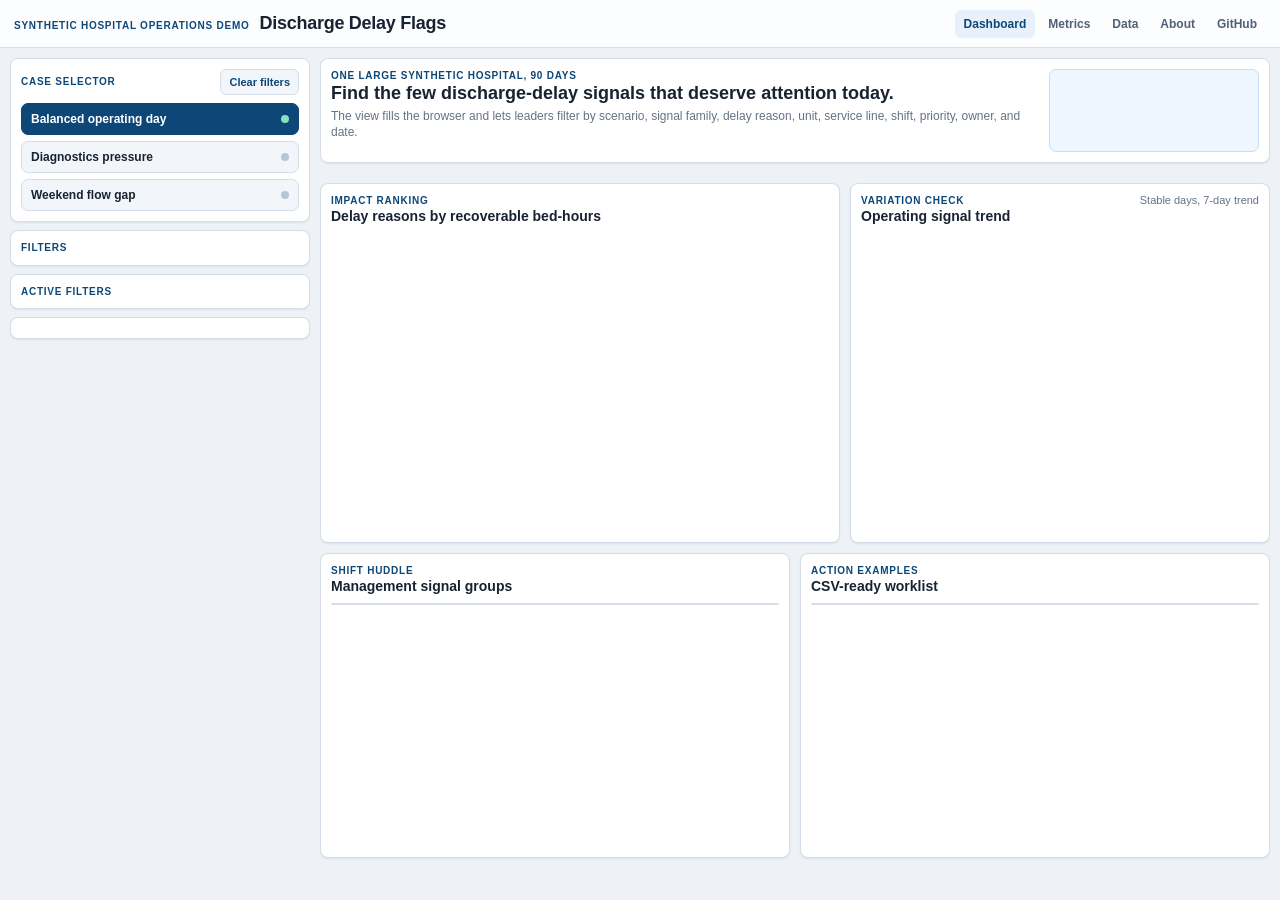
==== commit 2e186a0b: "Make operating trend chart actionable" ====
--- a/demo/index.html
+++ b/demo/index.html
@@ -6,7 +6,7 @@
   <title>Discharge Delay Flags Demo</title>
   <meta name="description" content="A full-browser GitHub Pages dashboard showing how synthetic hospital flow data becomes an actionable discharge-delay worklist.">
   <style>html,body{margin:0;width:100%;min-height:100%;font-family:Aptos,Segoe UI,Arial,sans-serif;background:#eef2f6;color:#182231}h1{font-size:18px;margin:0}.app-shell{width:100vw;min-height:100vh}</style>
-  <link rel="stylesheet" href="assets/demo.css?v=20260704-ods-v2">
+  <link rel="stylesheet" href="assets/demo.css?v=20260704-ods-v4">
 </head>
 <body>
   <div class="app-shell">
@@ -30,12 +30,12 @@
       <section class="content">
         <section class="hero-strip panel"><div><p class="eyebrow">One large synthetic hospital, 90 days</p><h2>Find the few discharge-delay signals that deserve attention today.</h2><p>The view fills the browser and lets leaders filter by scenario, signal family, delay reason, unit, service line, shift, priority, owner, and date.</p></div><div class="status-pill" id="statusPill"></div></section>
         <section class="kpi-grid" id="kpiGrid" aria-label="Executive KPI cards"></section>
-        <section class="visual-grid"><article class="panel chart-tile"><div class="tile-head"><div><p class="eyebrow">Impact ranking</p><h3>Delay reasons by recoverable bed-hours</h3></div><span class="micro-note" id="reasonCount"></span></div><div id="reasonChart" class="bar-chart"></div></article><article class="panel chart-tile"><div class="tile-head"><div><p class="eyebrow">Variation check</p><h3>Control chart</h3></div><span class="micro-note">Daily OOB rate</span></div><svg id="controlChart" class="line-chart" role="img"></svg></article></section>
+        <section class="visual-grid"><article class="panel chart-tile"><div class="tile-head"><div><p class="eyebrow">Impact ranking</p><h3>Delay reasons by recoverable bed-hours</h3></div><span class="micro-note" id="reasonCount"></span></div><div id="reasonChart" class="bar-chart"></div></article><article class="panel chart-tile"><div class="tile-head"><div><p class="eyebrow">Variation check</p><h3>Operating signal trend</h3></div><span class="micro-note">Stable days, 7-day trend</span></div><svg id="controlChart" class="line-chart" role="img"></svg></article></section>
         <section class="table-grid"><article class="panel table-tile"><div class="tile-head"><div><p class="eyebrow">Shift huddle</p><h3>Management signal groups</h3></div><span class="micro-note" id="worklistCount"></span></div><div class="table-wrap"><table id="worklistTable"></table></div></article><article class="panel table-tile"><div class="tile-head"><div><p class="eyebrow">Action examples</p><h3>CSV-ready worklist</h3></div><span class="micro-note" id="actionCount"></span></div><div class="table-wrap"><table id="actionTable"></table></div></article></section>
       </section>
     </main>
   </div>
-  <script src="data/demo_bundle.js?v=20260704-ods-v2"></script>
-  <script src="assets/demo.js?v=20260704-ods-v2"></script>
+  <script src="data/demo_bundle.js?v=20260704-ods-v4"></script>
+  <script src="assets/demo.js?v=20260704-ods-v4"></script>
 </body>
 </html>
--- a/demo/assets/demo.css
+++ b/demo/assets/demo.css
@@ -84,6 +84,8 @@
 .bar-track { height: 12px; background: #edf2f7; border-radius: 999px; overflow: hidden; box-shadow: inset 0 0 0 1px rgba(0,0,0,.03); }
 .bar-fill { height: 100%; border-radius: inherit; background: linear-gradient(90deg, var(--blue), #37a0cf); }
 .bar-value { color: var(--muted); text-align: right; font-size: 10.5px; font-weight: 700; }
+.bar-axis { display: grid; grid-template-columns: 40px 1fr 58px; gap: 8px; align-items: center; color: var(--muted); font-size: 10px; margin-left: 228px; }
+.bar-axis strong { text-align: center; color: #526075; font-weight: 750; }
 .line-chart { width: 100%; height: min(34vh, 300px); min-height: 210px; display: block; }
 .table-wrap { overflow: auto; max-height: min(36vh, 360px); border: 1px solid var(--line); border-radius: 7px; }
 table { width: 100%; border-collapse: collapse; background: var(--surface); font-size: 11.5px; table-layout: fixed; }
@@ -111,6 +113,7 @@
   .docs-nav { position: static; }
 }
 @media (max-width: 760px) {
+  .bar-axis { margin-left: 0; grid-template-columns: 40px 1fr 58px; }
   .app-shell { grid-template-rows: auto minmax(0, 1fr); }
   .topbar, .brandline, .hero-strip { display: grid; grid-template-columns: 1fr; align-items: start; }
   .sidebar { grid-template-columns: 1fr; }
